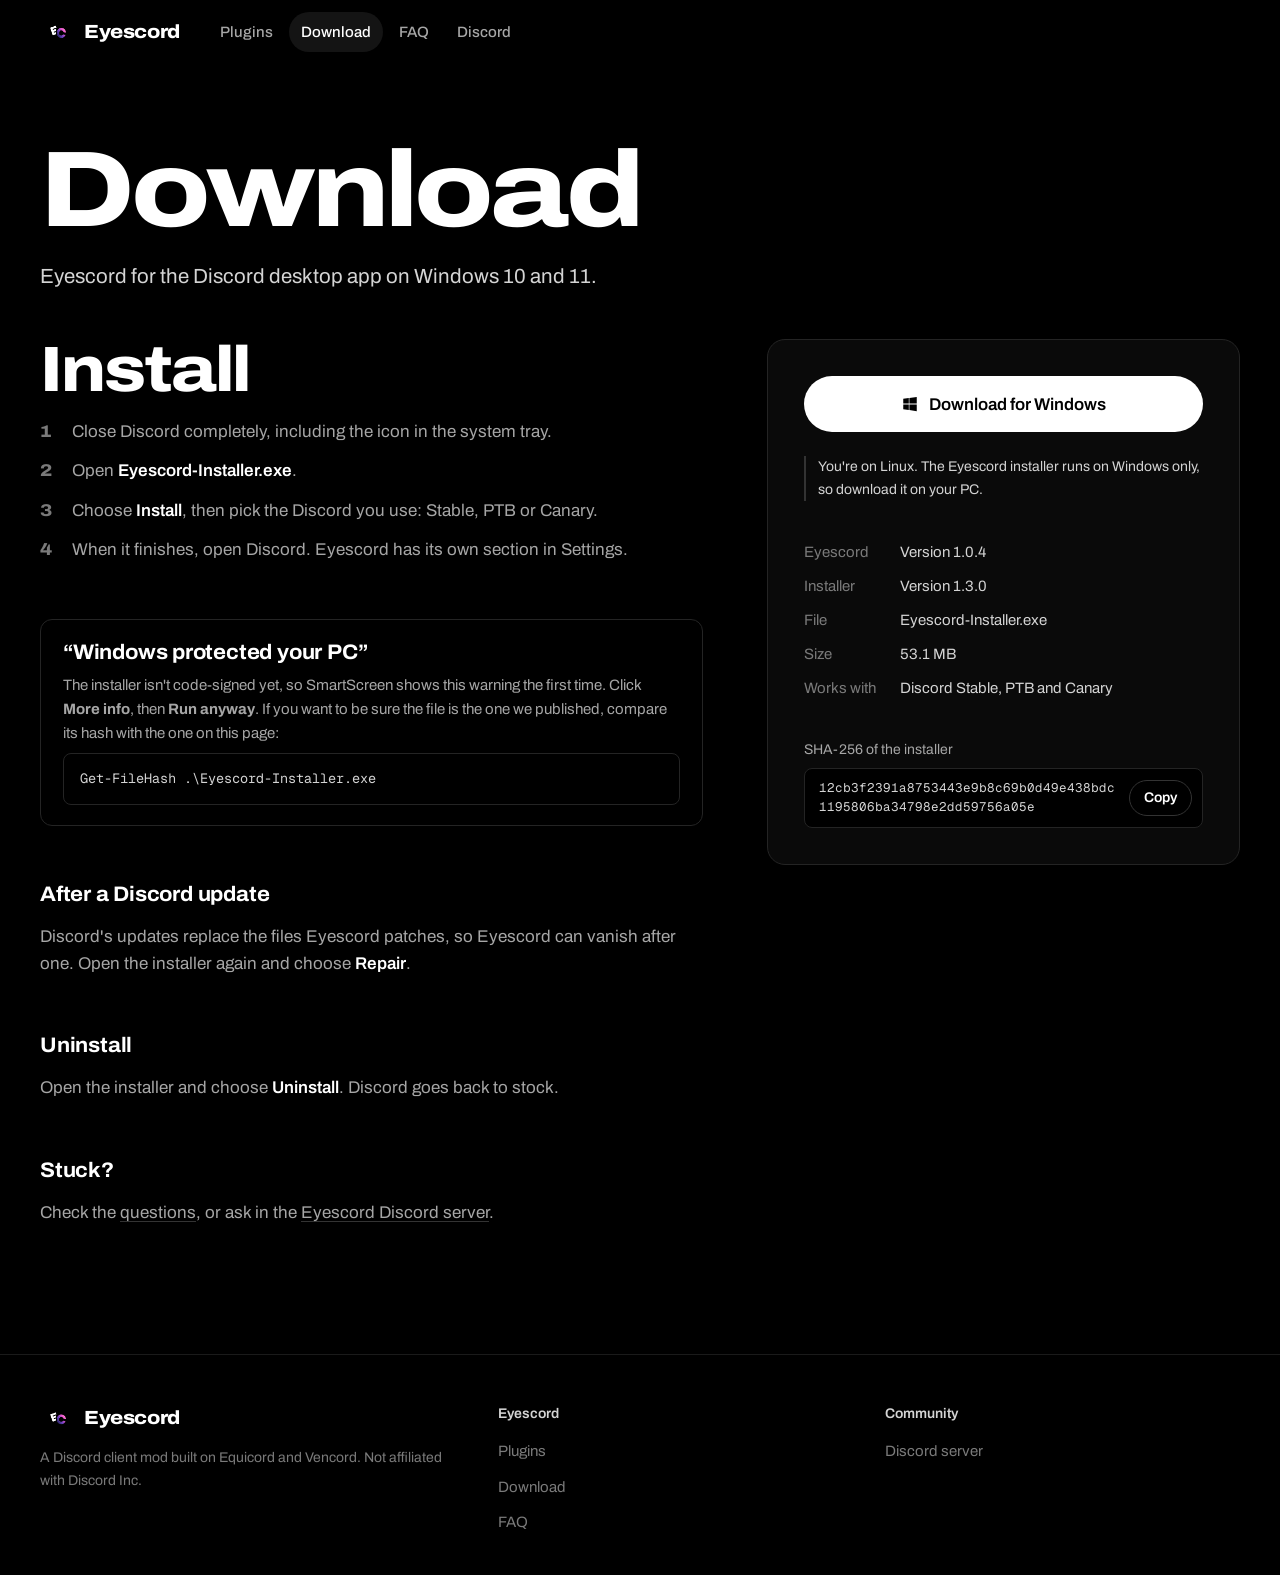
==== download.html @ d731fdf4 "Eyescord site — initial commit" ====
<!doctype html>
<html lang="en">
<head>
  <meta charset="utf-8">
  <meta name="viewport" content="width=device-width, initial-scale=1">
  <title>Download — Eyescord</title>
  <meta name="description" content="Download the Eyescord installer for Discord on Windows 10 and 11.">
  <meta name="theme-color" content="#000000">
  <meta property="og:title" content="Download Eyescord">
  <meta property="og:description" content="The Eyescord installer for Discord on Windows.">
  <meta property="og:image" content="assets/img/og.png">
  <link rel="icon" href="favicon.ico" sizes="any">
  <link rel="icon" href="assets/img/icon-32.png" type="image/png">
  <link rel="apple-touch-icon" href="assets/img/icon-180.png">
  <link rel="preconnect" href="https://fonts.googleapis.com">
  <link rel="preconnect" href="https://fonts.gstatic.com" crossorigin>
  <link rel="stylesheet" href="https://fonts.googleapis.com/css2?family=Archivo:wdth,wght@62..125,100..900&family=Geist+Mono:wght@400;500&display=swap">
  <link rel="stylesheet" href="assets/css/site.css">
</head>
<body>
  <a class="skip" href="#main">Skip to content</a>

  <header class="nav" data-nav>
    <div class="wrap nav-inner">
      <a class="brand" href="index.html" aria-label="Eyescord home">
        <img src="assets/img/logo.png" alt="" width="34" height="29">
        Eyescord
      </a>
      <nav class="nav-links" id="nav-links" aria-label="Main">
        <a href="plugins.html">Plugins</a>
        <a href="download.html">Download</a>
        <a href="index.html#faq">FAQ</a>
        <a href="https://discord.gg/jRjx92KPXh" data-bind-href="discord" target="_blank" rel="noopener">Discord</a>
      </nav>
      <button class="nav-toggle" type="button" aria-expanded="false" aria-controls="nav-links" aria-label="Menu" data-nav-toggle>
        <svg viewBox="0 0 24 24" fill="none" stroke="currentColor" stroke-width="2" stroke-linecap="round"><path d="M4 8h16M4 16h16"/></svg>
      </button>
    </div>
  </header>

  <main id="main" class="dl-page">
    <div class="wrap">
      <header class="page-head">
        <h1 class="display">Download</h1>
        <p class="lede">Eyescord for the Discord desktop app on Windows 10 and 11.</p>
      </header>

      <div class="dl-grid">
        <aside class="dl-card" aria-label="Installer">
          <a class="btn btn-primary btn-lg" href="#" data-download data-dl-button>
            <svg viewBox="0 0 24 24" fill="currentColor" aria-hidden="true"><path d="M3 5.1 10.4 4v7.3H3V5.1Zm0 13.8 7.4 1.1v-7.2H3v6.1Zm8.2 1.2L21 21.5v-8.7h-9.8v7.3Zm0-16.2v7.4H21V2.5l-9.8 1.4Z"/></svg>
            Download for Windows
          </a>
          <p class="os-note" data-os-note hidden></p>

          <dl class="facts">
            <dt>Eyescord</dt><dd>Version <span data-bind="version">1.0.4</span></dd>
            <dt>Installer</dt><dd>Version <span data-bind="installer-version">1.3.0</span></dd>
            <dt>File</dt><dd data-bind="file">Eyescord-Installer.exe</dd>
            <dt>Size</dt><dd data-bind="size">53.3 MB</dd>
            <dt>Works with</dt><dd>Discord Stable, PTB and Canary</dd>
          </dl>

          <div class="hash">
            <span class="small muted" id="sha-label">SHA-256 of the installer</span>
            <div class="hash-row">
              <code id="sha" data-bind="sha256" aria-labelledby="sha-label">—</code>
              <button class="btn btn-ghost btn-sm" type="button" data-copy="sha" data-copied="Hash copied">Copy</button>
            </div>
          </div>
        </aside>

        <div class="dl-sections">
          <section class="prose" aria-labelledby="install-h">
            <h2 class="h2" id="install-h">Install</h2>
            <ol>
              <li><span>Close Discord completely, including the icon in the system tray.</span></li>
              <li><span>Open <strong data-bind="file">Eyescord-Installer.exe</strong>.</span></li>
              <li><span>Choose <strong>Install</strong>, then pick the Discord you use: Stable, PTB or Canary.</span></li>
              <li><span>When it finishes, open Discord. Eyescord has its own section in Settings.</span></li>
            </ol>
          </section>

          <div class="callout">
            <h3 class="h3">“Windows protected your PC”</h3>
            <p>
              The installer isn't code-signed yet, so SmartScreen shows this warning the first time.
              Click <strong>More info</strong>, then <strong>Run anyway</strong>. If you want to be sure the file is the one
              we published, compare its hash with the one on this page:
            </p>
            <code class="code">Get-FileHash .\Eyescord-Installer.exe</code>
          </div>

          <section class="prose" aria-labelledby="repair-h">
            <h2 class="h3" id="repair-h">After a Discord update</h2>
            <p>Discord's updates replace the files Eyescord patches, so Eyescord can vanish after one. Open the installer again and choose <strong>Repair</strong>.</p>
          </section>

          <section class="prose" aria-labelledby="remove-h">
            <h2 class="h3" id="remove-h">Uninstall</h2>
            <p>Open the installer and choose <strong>Uninstall</strong>. Discord goes back to stock.</p>
          </section>

          <section class="prose" aria-labelledby="help-h">
            <h2 class="h3" id="help-h">Stuck?</h2>
            <p>Check the <a class="link" href="index.html#faq">questions</a>, or ask in the <a class="link" href="https://discord.gg/jRjx92KPXh" data-bind-href="discord" target="_blank" rel="noopener">Eyescord Discord server</a>.</p>
          </section>
        </div>
      </div>
    </div>
  </main>

  <footer class="footer">
    <div class="wrap footer-inner">
      <div>
        <a class="brand" href="index.html"><img src="assets/img/logo.png" alt="" width="34" height="29">Eyescord</a>
        <p>A Discord client mod built on Equicord and Vencord. Not affiliated with Discord Inc.</p>
      </div>
      <div>
        <h2>Eyescord</h2>
        <ul>
          <li><a href="plugins.html">Plugins</a></li>
          <li><a href="download.html">Download</a></li>
          <li><a href="index.html#faq">FAQ</a></li>
        </ul>
      </div>
      <div>
        <h2>Community</h2>
        <ul>
          <li><a href="https://discord.gg/jRjx92KPXh" data-bind-href="discord" target="_blank" rel="noopener">Discord server</a></li>
        </ul>
      </div>
    </div>
  </footer>

  <div class="toast" data-toast role="status" aria-live="polite"></div>

  <script src="assets/data/site-data.js"></script>
  <script src="assets/js/site.js"></script>
</body>
</html>
---- assets/css/site.css ----
/* Eyescord — black and white. The only colour on the site is the E in the logo. */

:root {
  --black: #000;
  --white: #fff;
  --g-950: #0a0a0a;
  --g-900: #141414;
  --g-850: #1a1a1a;
  --g-800: #242424;
  --g-700: #333;
  --g-500: #7a7a7a;
  --g-400: #a6a6a6;
  --g-300: #d4d4d4;
  --g-200: #e6e6e6;
  --g-100: #f2f2f2;
  --ink-2: #555;           /* secondary text on white */

  --font: "Archivo", system-ui, -apple-system, "Segoe UI", sans-serif;
  --mono: "Geist Mono", ui-monospace, "Cascadia Mono", Consolas, monospace;

  --r-window: 18px;
  --r-card: 12px;
  --r-small: 8px;

  --wrap: 1200px;
  --gutter: clamp(16px, 4vw, 40px);
  --nav-h: 64px;
  --ease: cubic-bezier(.2, .7, .2, 1);
}

*, *::before, *::after { box-sizing: border-box; }

html {
  -webkit-text-size-adjust: 100%;
  scroll-padding-top: calc(var(--nav-h) + 16px);
}

body {
  margin: 0;
  background: var(--black);
  color: var(--white);
  font-family: var(--font);
  font-size: 17px;
  line-height: 1.6;
  font-stretch: 100%;
  -webkit-font-smoothing: antialiased;
  -moz-osx-font-smoothing: grayscale;
  overflow-x: hidden;
}

img, svg { display: block; max-width: 100%; }
button, input { font: inherit; color: inherit; }
a { color: inherit; }
h1, h2, h3, p { margin: 0; }
ul, ol { margin: 0; padding: 0; list-style: none; }

::selection { background: var(--white); color: var(--black); }
.on-white ::selection { background: var(--black); color: var(--white); }

:focus-visible {
  outline: 2px solid var(--white);
  outline-offset: 3px;
  border-radius: 4px;
}
.on-white :focus-visible { outline-color: var(--black); }

.skip {
  position: absolute; left: 12px; top: -48px; z-index: 100;
  padding: 8px 14px; border-radius: var(--r-small);
  background: var(--white); color: var(--black); text-decoration: none; font-weight: 600;
}
.skip:focus { top: 12px; }

.wrap {
  width: 100%;
  max-width: calc(var(--wrap) + var(--gutter) * 2);
  margin-inline: auto;
  padding-inline: var(--gutter);
}

.visually-hidden {
  position: absolute !important; width: 1px; height: 1px; overflow: hidden;
  clip: rect(0 0 0 0); white-space: nowrap;
}

/* ---------- type ---------- */

.display {
  font-stretch: 118%;
  font-weight: 800;
  letter-spacing: -0.035em;
  line-height: 0.92;
  font-size: clamp(46px, 8.4vw, 116px);
  text-wrap: balance;
}

.h2 {
  font-stretch: 115%;
  font-weight: 800;
  letter-spacing: -0.03em;
  line-height: 0.98;
  font-size: clamp(34px, 5vw, 64px);
  text-wrap: balance;
}

.h3 {
  font-stretch: 105%;
  font-weight: 700;
  letter-spacing: -0.01em;
  line-height: 1.2;
  font-size: 21px;
}

.lede {
  font-size: clamp(18px, 1.6vw, 21px);
  line-height: 1.5;
  color: var(--g-300);
  max-width: 34em;
  text-wrap: pretty;
}
.on-white .lede { color: var(--ink-2); }

.muted { color: var(--g-400); }
.on-white .muted { color: var(--ink-2); }

.small { font-size: 14px; line-height: 1.5; }

code, .mono { font-family: var(--mono); font-size: 0.9em; }

/* ---------- buttons ---------- */

.btn {
  display: inline-flex; align-items: center; justify-content: center; gap: 10px;
  min-height: 48px; padding: 0 24px;
  border-radius: 999px; border: 1px solid transparent;
  font-weight: 600; font-size: 16px; line-height: 1;
  text-decoration: none; white-space: nowrap; cursor: pointer;
  transition: background-color .15s, color .15s, border-color .15s, transform .15s var(--ease);
}
.btn:active { transform: scale(.98); }
.btn svg { width: 18px; height: 18px; flex: none; }

.btn-primary { background: var(--white); color: var(--black); }
.btn-primary:hover { background: var(--g-300); }

.btn-ghost { background: transparent; color: var(--white); border-color: var(--g-700); }
.btn-ghost:hover { border-color: var(--white); }

.on-white .btn-primary { background: var(--black); color: var(--white); }
.on-white .btn-primary:hover { background: var(--g-800); }
.on-white .btn-ghost { color: var(--black); border-color: var(--g-300); }
.on-white .btn-ghost:hover { border-color: var(--black); }

.btn[aria-disabled="true"] { opacity: .45; pointer-events: none; }

.btn-lg { min-height: 56px; padding: 0 30px; font-size: 17px; }
.btn-sm { min-height: 36px; padding: 0 14px; font-size: 14px; gap: 8px; }

.link {
  color: inherit; text-decoration: underline; text-decoration-color: var(--g-700);
  text-underline-offset: 3px; transition: text-decoration-color .15s;
}
.link:hover { text-decoration-color: currentColor; }
.on-white .link { text-decoration-color: var(--g-300); }
.on-white .link:hover { text-decoration-color: currentColor; }

/* ---------- nav ---------- */

.nav {
  position: sticky; top: 0; z-index: 50;
  background: rgba(0, 0, 0, .78);
  -webkit-backdrop-filter: saturate(1.2) blur(14px);
  backdrop-filter: saturate(1.2) blur(14px);
  border-bottom: 1px solid transparent;
  transition: border-color .2s;
}
.nav.is-scrolled { border-bottom-color: var(--g-850); }

.nav-inner {
  display: flex; align-items: center; gap: 28px;
  height: var(--nav-h);
}

.brand {
  display: inline-flex; align-items: center; gap: 10px;
  text-decoration: none; font-weight: 800; font-stretch: 112%;
  font-size: 19px; letter-spacing: -0.02em;
}
.brand img { width: 34px; height: auto; }

.nav-links { display: flex; gap: 4px; margin-right: auto; }
.nav-links a {
  padding: 8px 12px; border-radius: 999px;
  color: var(--g-400); text-decoration: none; font-size: 15px; font-weight: 500;
  transition: color .15s, background-color .15s;
}
.nav-links a:hover { color: var(--white); }
.nav-links a[aria-current="page"] { color: var(--white); background: var(--g-900); }

.nav-cta .ver { color: var(--g-500); font-weight: 500; font-size: 13px; }

.nav-toggle {
  display: none; margin-left: auto;
  width: 44px; height: 44px; border-radius: 999px;
  background: transparent; border: 1px solid var(--g-800); cursor: pointer;
  align-items: center; justify-content: center;
}
.nav-toggle svg { width: 20px; height: 20px; }

@media (max-width: 760px) {
  .nav-inner { gap: 12px; }
  .nav-toggle { display: inline-flex; }
  .nav-cta { display: none; }
  .nav-links {
    position: absolute; left: 0; right: 0; top: var(--nav-h);
    flex-direction: column; gap: 0; margin: 0;
    padding: 8px var(--gutter) 20px;
    background: var(--black); border-bottom: 1px solid var(--g-850);
    display: none;
  }
  .nav.is-open .nav-links { display: flex; }
  .nav-links a { padding: 14px 4px; border-radius: 0; font-size: 18px; color: var(--white); border-bottom: 1px solid var(--g-900); }
  .nav-links a[aria-current="page"] { background: none; }
  .nav-links .nav-links-cta { display: block; margin-top: 16px; border: 0; }
}
@media (min-width: 761px) {
  .nav-links .nav-links-cta { display: none; }
}

/* ---------- bands ---------- */

.band { padding-block: clamp(72px, 11vw, 144px); }
.band-tight { padding-block: clamp(56px, 8vw, 96px); }
.on-white { background: var(--white); color: var(--black); }

.band-head {
  display: grid; gap: 20px 48px; align-items: end;
  grid-template-columns: minmax(0, 1.25fr) minmax(0, 1fr);
  margin-bottom: clamp(40px, 6vw, 72px);
}
.band-head .lede { justify-self: start; }
@media (max-width: 900px) { .band-head { grid-template-columns: 1fr; } }

/* ---------- hero ---------- */

.hero { padding-top: clamp(40px, 7vw, 88px); padding-bottom: clamp(64px, 9vw, 120px); }

.hero-title { max-width: 11.5em; }

.hero-grid {
  display: grid; gap: 40px 56px; align-items: start;
  grid-template-columns: minmax(0, 5fr) minmax(0, 7fr);
  margin-top: clamp(32px, 4.5vw, 56px);
}
@media (max-width: 1024px) { .hero-grid { grid-template-columns: 1fr; } }

.hero-copy { display: grid; gap: 28px; padding-top: 8px; }
.hero-ctas { display: flex; flex-wrap: wrap; gap: 12px; }
.hero-facts { display: grid; gap: 4px; font-size: 14px; color: var(--g-500); }
.hero-facts strong { color: var(--g-300); font-weight: 600; }
.os-note { font-size: 14px; color: var(--g-300); border-left: 2px solid var(--g-700); padding-left: 12px; }

/* ---------- demo (a stock-vs-Eyescord Discord window) ---------- */

.demo { display: grid; gap: 14px; min-width: 0; }

.demo-bar { display: flex; align-items: center; justify-content: space-between; gap: 12px; flex-wrap: wrap; }
.demo-bar-label { font-size: 14px; color: var(--g-400); }

.seg {
  display: inline-flex; padding: 4px; gap: 2px;
  background: var(--g-900); border: 1px solid var(--g-800); border-radius: 999px;
}
.seg button {
  display: inline-flex; align-items: center; gap: 8px;
  min-height: 36px; padding: 0 16px; border-radius: 999px;
  background: transparent; border: 0; cursor: pointer;
  font-size: 14px; font-weight: 600; color: var(--g-400);
  transition: background-color .2s var(--ease), color .2s;
}
.seg button svg { width: 16px; height: 16px; }
.seg button[aria-pressed="true"] { background: var(--white); color: var(--black); }
.seg button:not([aria-pressed="true"]):hover { color: var(--white); }

.window {
  --rail: 60px; --side: 188px;
  position: relative;
  border: 1px solid var(--g-800); border-radius: var(--r-window);
  background: var(--g-950);
  overflow: hidden;
  box-shadow: 0 40px 120px -40px rgba(255, 255, 255, .08);
  font-size: 14px; line-height: 1.4;
  user-select: none;
}

.win-title {
  display: flex; align-items: center; justify-content: space-between;
  height: 34px; padding: 0 0 0 14px;
  background: var(--black); border-bottom: 1px solid var(--g-900);
  font-size: 12px; color: var(--g-500);
}
.win-title .wc { display: flex; height: 100%; }
.win-title .wc span { width: 44px; display: grid; place-items: center; }
.win-title .wc svg { width: 10px; height: 10px; stroke: var(--g-500); }

.win-body {
  display: grid; grid-template-columns: var(--rail) var(--side) minmax(0, 1fr);
  height: 404px;
}

.rail {
  display: flex; flex-direction: column; align-items: center; gap: 8px;
  padding: 12px 0; background: var(--black);
}
.rail i {
  width: 40px; height: 40px; border-radius: 50%;
  background: var(--g-850); display: grid; place-items: center;
  font-style: normal; font-size: 13px; font-weight: 700; color: var(--g-400);
}
.rail i.is-active { border-radius: 14px; background: var(--g-700); color: var(--white); }
.rail hr { width: 28px; border: 0; border-top: 1px solid var(--g-800); margin: 2px 0; }

.side { background: var(--g-950); border-right: 1px solid var(--g-900); padding: 0 8px; overflow: hidden; }
.side-head {
  height: 46px; display: flex; align-items: center; padding: 0 8px;
  font-weight: 700; color: var(--white); border-bottom: 1px solid var(--g-900); margin: 0 -8px 10px; padding-left: 16px;
}
.side-cat { font-size: 11px; font-weight: 700; color: var(--g-500); padding: 10px 8px 4px; letter-spacing: .02em; }
.chan {
  display: flex; align-items: center; gap: 6px;
  height: 30px; padding: 0 8px; border-radius: 6px; color: var(--g-500);
  white-space: nowrap; overflow: hidden;
}
.chan b { font-weight: 400; color: var(--g-700); font-size: 17px; width: 14px; text-align: center; }
.chan.is-active { background: var(--g-850); color: var(--white); }
.chan.is-active b { color: var(--g-400); }
.chan svg { width: 14px; height: 14px; flex: none; }
.chan .tag {
  margin-left: auto; font-size: 10px; font-weight: 700; padding: 1px 6px; border-radius: 4px;
  border: 1px solid var(--g-700); color: var(--g-400);
}

.chan-hidden {
  display: grid; grid-template-rows: 0fr; opacity: 0;
  transition: grid-template-rows .45s var(--ease), opacity .3s;
}
.chan-hidden > .chan { min-height: 0; }
.window.eyes .chan-hidden { grid-template-rows: 1fr; opacity: 1; }
.chan-hidden .chan { color: var(--g-400); }

.vc-users { display: grid; gap: 4px; padding: 2px 0 0 30px; }
.vc-users span { display: flex; align-items: center; gap: 8px; color: var(--g-500); font-size: 13px; }
.vc-users span i { width: 20px; height: 20px; border-radius: 50%; background: var(--g-800); font-style: normal; }

.chat { display: grid; grid-template-rows: 46px minmax(0, 1fr) auto; min-width: 0; }
.chat-head {
  display: flex; align-items: center; gap: 8px; padding: 0 16px;
  border-bottom: 1px solid var(--g-900); font-weight: 700;
}
.chat-head b { color: var(--g-500); font-weight: 400; font-size: 20px; }

.msgs {
  display: flex; flex-direction: column; justify-content: flex-end;
  padding: 8px 0; overflow: hidden;
}

.msg {
  display: grid; grid-template-columns: 40px minmax(0, 1fr); gap: 0 12px;
  padding: 6px 16px;
  transition: opacity .35s, background-color .3s;
}
.msg .av {
  grid-row: span 3; width: 40px; height: 40px; border-radius: 50%;
  display: grid; place-items: center; font-weight: 700; font-size: 14px;
  background: var(--g-800); color: var(--g-300);
}
.msg .av.v2 { background: var(--g-300); color: var(--black); }
.msg .av.v3 { background: var(--white); color: var(--black); }
.msg .who { display: flex; align-items: baseline; gap: 8px; }
.msg .who strong { font-weight: 600; color: var(--white); }
.msg .who time { font-size: 11px; color: var(--g-500); }
.msg .text { color: var(--g-300); overflow-wrap: anywhere; }
.msg .edited { font-size: 11px; color: var(--g-500); margin-left: 4px; }

.msg .before {
  display: none; font-size: 13px; color: var(--g-500);
}
.msg .before s { text-decoration-color: var(--g-500); }
.window.eyes .msg.was-edited .before { display: block; }

.msg .flag {
  display: none; margin-left: 6px; font-size: 10px; font-weight: 700;
  padding: 1px 6px; border-radius: 4px; border: 1px solid var(--g-700); color: var(--g-400);
  vertical-align: 1px;
}

/* entering */
.msg.is-new { animation: msg-in .35s var(--ease) both; }
@keyframes msg-in { from { opacity: 0; transform: translateY(8px); } }

/* deleted: stock Discord removes it, Eyescord keeps it greyed out */
.msg.is-deleted { background: repeating-linear-gradient(-45deg, transparent 0 6px, rgba(255, 255, 255, .025) 6px 12px); }
.msg.is-deleted .text { color: var(--g-500); }
.msg.is-deleted .flag { display: inline-block; }
.msg.is-deleted .av { opacity: .5; }
.window:not(.eyes) .msg.is-deleted { display: none; }

.composer {
  margin: 0 16px 16px; height: 42px; border-radius: 8px; background: var(--g-900);
  display: flex; align-items: center; padding: 0 14px; color: var(--g-500);
}
.composer .caret { width: 1px; height: 16px; background: var(--g-400); margin-left: 2px; animation: blink 1.1s steps(1) infinite; }
@keyframes blink { 50% { opacity: 0; } }
.typing { height: 18px; padding: 0 16px 4px 72px; font-size: 12px; color: var(--g-500); }
.typing[hidden] { display: block; visibility: hidden; }

.demo-foot { display: flex; align-items: flex-start; justify-content: space-between; gap: 16px; }
.demo-caption { font-size: 15px; color: var(--g-400); max-width: 44em; min-height: 3em; }
.demo-caption strong { color: var(--white); font-weight: 600; }
.replay {
  flex: none; display: inline-flex; align-items: center; gap: 6px;
  background: none; border: 0; padding: 4px 0; cursor: pointer;
  color: var(--g-400); font-size: 14px; font-weight: 500;
}
.replay:hover { color: var(--white); }
.replay svg { width: 14px; height: 14px; }

@media (max-width: 640px) {
  .rail, .side { display: none; }
  .win-body { grid-template-columns: minmax(0, 1fr); height: 400px; }
  .msg { padding-inline: 12px; }
}

/* ---------- switch ---------- */

.switch {
  position: relative; flex: none;
  width: 42px; height: 24px; border-radius: 999px;
  background: var(--g-300); border: 0; cursor: pointer; padding: 0;
  transition: background-color .2s var(--ease);
}
.switch::after {
  content: ""; position: absolute; top: 3px; left: 3px;
  width: 18px; height: 18px; border-radius: 50%; background: var(--white);
  box-shadow: 0 1px 2px rgba(0, 0, 0, .25);
  transition: transform .2s var(--ease);
}
.switch[aria-checked="true"] { background: var(--black); }
.switch[aria-checked="true"]::after { transform: translateX(18px); }
.switch[aria-disabled="true"] { cursor: not-allowed; opacity: .6; }

/* on black backgrounds */
.band:not(.on-white) .switch, .catalog .switch { background: var(--g-700); }
.band:not(.on-white) .switch[aria-checked="true"], .catalog .switch[aria-checked="true"] { background: var(--white); }
.band:not(.on-white) .switch[aria-checked="true"]::after, .catalog .switch[aria-checked="true"]::after { background: var(--black); }

/* ---------- plugin cards (landing + catalog) ---------- */

.pgrid {
  display: grid; gap: 16px;
  grid-template-columns: repeat(auto-fill, minmax(min(100%, 300px), 1fr));
}

.pcard {
  display: grid; grid-template-rows: auto 1fr auto; gap: 10px;
  padding: 20px; border-radius: var(--r-card);
  border: 1px solid var(--g-200); background: var(--white);
}
.pcard-top { display: flex; align-items: flex-start; justify-content: space-between; gap: 16px; }
.pcard h3 { font-size: 17px; font-weight: 700; letter-spacing: -0.01em; line-height: 1.3; overflow-wrap: anywhere; }
.pcard p { font-size: 15px; line-height: 1.5; color: var(--ink-2); }
.pcard-meta { display: flex; flex-wrap: wrap; gap: 6px; }

.badge {
  display: inline-flex; align-items: center; gap: 5px;
  font-size: 12px; font-weight: 600; line-height: 1;
  padding: 5px 8px; border-radius: 6px;
  border: 1px solid var(--g-200); color: var(--ink-2);
}
.badge-solid { background: var(--black); border-color: var(--black); color: var(--white); }
.badge img { width: 14px; height: auto; }

/* catalog is on black */
.catalog .pcard { background: var(--g-950); border-color: var(--g-850); }
.catalog .pcard p { color: var(--g-400); }
.catalog .badge { border-color: var(--g-800); color: var(--g-400); }
.catalog .badge-solid { background: var(--white); border-color: var(--white); color: var(--black); }

/* ---------- tag chips ---------- */

.chips { display: flex; flex-wrap: wrap; gap: 8px; }
.chip {
  display: inline-flex; align-items: center; gap: 8px;
  min-height: 36px; padding: 0 14px; border-radius: 999px;
  border: 1px solid var(--g-200); background: transparent;
  font-size: 14px; font-weight: 500; text-decoration: none; cursor: pointer;
  transition: border-color .15s, background-color .15s, color .15s;
}
.chip span { color: var(--g-500); font-variant-numeric: tabular-nums; }
.chip:hover { border-color: var(--black); }
.catalog .chip { border-color: var(--g-800); color: var(--g-300); }
.catalog .chip:hover { border-color: var(--g-500); }
.catalog .chip[aria-pressed="true"] { background: var(--white); border-color: var(--white); color: var(--black); }
.catalog .chip[aria-pressed="true"] span { color: var(--g-500); }

/* ---------- plugins band (landing, on white) ---------- */

.plugins-count {
  font-variant-numeric: tabular-nums;
}
.browse-tags { margin-top: 56px; display: grid; gap: 16px; }

/* ---------- install steps ---------- */

.steps {
  display: grid; gap: 0; counter-reset: step;
  grid-template-columns: repeat(3, minmax(0, 1fr));
  border-top: 1px solid var(--g-800);
}
.step { padding: 28px 32px 0 0; display: grid; gap: 12px; align-content: start; }
.step + .step { padding-left: 32px; border-left: 1px solid var(--g-800); }
.step-n {
  font-stretch: 115%; font-weight: 800; font-size: 56px; line-height: 1; letter-spacing: -0.04em;
  color: var(--g-700); font-variant-numeric: tabular-nums;
}
.step p { color: var(--g-400); max-width: 26em; }
@media (max-width: 860px) {
  .steps { grid-template-columns: 1fr; }
  .step, .step + .step { padding: 24px 0; border-left: 0; border-bottom: 1px solid var(--g-800); }
}

.after-install {
  margin-top: 56px; display: grid; gap: 16px;
  grid-template-columns: repeat(2, minmax(0, 1fr));
}
.after-install > div {
  padding: 24px; border-radius: var(--r-card); border: 1px solid var(--g-800);
  display: grid; gap: 8px; align-content: start;
}
.after-install p { color: var(--g-400); }
@media (max-width: 760px) { .after-install { grid-template-columns: 1fr; } }

/* ---------- FAQ ---------- */

.faq-grid {
  display: grid; gap: 32px 64px;
  grid-template-columns: minmax(0, 1fr) minmax(0, 2fr);
}
@media (max-width: 900px) { .faq-grid { grid-template-columns: 1fr; } }
.faq-aside { display: grid; gap: 20px; align-content: start; }

.faq { border-top: 1px solid var(--g-800); }
.faq details { border-bottom: 1px solid var(--g-800); }
.faq summary {
  display: flex; align-items: center; justify-content: space-between; gap: 24px;
  padding: 22px 0; cursor: pointer; list-style: none;
  font-size: 19px; font-weight: 600; letter-spacing: -0.01em;
}
.faq summary::-webkit-details-marker { display: none; }
.faq summary svg { width: 20px; height: 20px; flex: none; color: var(--g-500); transition: transform .25s var(--ease); }
.faq details[open] summary svg { transform: rotate(45deg); color: var(--white); }
.faq summary:hover svg { color: var(--white); }
.faq .answer { padding: 0 0 24px; color: var(--g-400); max-width: 38em; display: grid; gap: 12px; }
.faq .answer strong { color: var(--white); font-weight: 600; }

/* ---------- final CTA ---------- */

.final { text-align: left; }
.final-inner { display: grid; gap: 32px; justify-items: start; }
.final .display { max-width: 9em; }

/* ---------- footer ---------- */

.footer { border-top: 1px solid var(--g-850); padding-block: 48px 40px; }
.footer-inner {
  display: grid; gap: 32px;
  grid-template-columns: minmax(0, 1.2fr) repeat(2, minmax(0, 1fr));
}
.footer .brand { margin-bottom: 14px; }
.footer p { font-size: 14px; color: var(--g-500); max-width: 30em; }
.footer h2 { font-size: 14px; font-weight: 600; color: var(--g-300); margin-bottom: 12px; }
.footer li + li { margin-top: 8px; }
.footer li a { color: var(--g-500); text-decoration: none; font-size: 15px; }
.footer li a:hover { color: var(--white); }
@media (max-width: 700px) { .footer-inner { grid-template-columns: 1fr 1fr; } .footer-inner > :first-child { grid-column: 1 / -1; } }

/* ---------- page header (plugins, download) ---------- */

.page-head { padding-top: clamp(40px, 6vw, 80px); padding-bottom: clamp(32px, 4vw, 48px); display: grid; gap: 20px; }

/* ---------- catalog ---------- */

.catalog { padding-bottom: clamp(72px, 10vw, 128px); }

.toolbar {
  position: sticky; top: var(--nav-h); z-index: 10;
  display: grid; gap: 14px;
  padding: 16px 0; margin-bottom: 4px;
  background: rgba(0, 0, 0, .88);
  -webkit-backdrop-filter: blur(12px); backdrop-filter: blur(12px);
}
.toolbar-row { display: flex; flex-wrap: wrap; align-items: center; gap: 12px; }

.search {
  position: relative; flex: 1 1 320px; max-width: 520px;
}
.search svg { position: absolute; left: 16px; top: 50%; translate: 0 -50%; width: 18px; height: 18px; color: var(--g-500); pointer-events: none; }
.search input {
  width: 100%; height: 48px; padding: 0 44px 0 46px;
  background: var(--g-950); border: 1px solid var(--g-800); border-radius: 999px;
  font-size: 16px; outline: none;
  transition: border-color .15s;
}
.search input::placeholder { color: var(--g-500); }
.search input:focus { border-color: var(--g-400); }
.search input::-webkit-search-cancel-button { display: none; }
.search kbd {
  position: absolute; right: 14px; top: 50%; translate: 0 -50%;
  font-family: var(--mono); font-size: 12px; color: var(--g-500);
  border: 1px solid var(--g-800); border-radius: 6px; padding: 2px 7px;
}
.search input:focus ~ kbd, .search input:not(:placeholder-shown) ~ kbd { display: none; }

.result-count { margin-left: auto; font-size: 14px; color: var(--g-500); font-variant-numeric: tabular-nums; }

.catalog .pgrid { margin-top: 16px; }
.pcard[hidden] { display: none; }
.pcard mark { background: var(--white); color: var(--black); border-radius: 2px; padding: 0 1px; }

.empty {
  padding: 64px 0; display: grid; gap: 16px; justify-items: start;
}
.empty[hidden] { display: none; }

@media (max-width: 640px) {
  .toolbar { position: static; }
  .result-count { margin-left: 0; width: 100%; }
}

/* ---------- download page ---------- */

.dl-grid {
  display: grid; gap: 48px 64px; align-items: start;
  grid-template-columns: minmax(0, 7fr) minmax(0, 5fr);
}
@media (max-width: 960px) { .dl-grid { grid-template-columns: 1fr; } }

.dl-card {
  border: 1px solid var(--g-800); border-radius: var(--r-window);
  padding: clamp(24px, 3vw, 36px); display: grid; gap: 24px;
  background: var(--g-950);
}
.dl-card .btn-lg { width: 100%; }

.facts { display: grid; grid-template-columns: auto 1fr; gap: 10px 24px; font-size: 15px; }
.facts dt { color: var(--g-500); }
.facts dd { margin: 0; color: var(--g-300); }

.hash {
  display: grid; gap: 8px;
}
.hash-row {
  display: flex; align-items: center; gap: 8px;
  padding: 10px 10px 10px 14px; border-radius: var(--r-small);
  background: var(--black); border: 1px solid var(--g-800);
}
.hash-row code { flex: 1; min-width: 0; overflow-wrap: anywhere; font-size: 12.5px; color: var(--g-300); line-height: 1.5; }

.code {
  display: block; padding: 14px 16px; border-radius: var(--r-small);
  background: var(--black); border: 1px solid var(--g-800);
  font-family: var(--mono); font-size: 13.5px; color: var(--g-300);
  overflow-x: auto; white-space: pre;
}

.prose { display: grid; gap: 16px; max-width: 40em; }
.prose p, .prose li { color: var(--g-400); }
.prose strong { color: var(--white); font-weight: 600; }
.prose ol { counter-reset: n; display: grid; gap: 12px; }
.prose ol li { counter-increment: n; display: grid; grid-template-columns: 32px 1fr; }
.prose ol li::before { content: counter(n); font-weight: 800; font-stretch: 115%; color: var(--g-500); }

.callout {
  border: 1px solid var(--g-800); border-radius: var(--r-card); padding: 20px 22px;
  display: grid; gap: 8px;
}
.callout p { color: var(--g-400); font-size: 15px; }

.dl-sections { display: grid; gap: 56px; }

/* ---------- misc ---------- */

.toast {
  position: fixed; left: 50%; bottom: 24px; z-index: 80;
  translate: -50% 16px; opacity: 0; pointer-events: none;
  padding: 10px 16px; border-radius: 999px;
  background: var(--white); color: var(--black); font-size: 14px; font-weight: 600;
  transition: opacity .2s, translate .2s var(--ease);
}
.toast.is-on { opacity: 1; translate: -50% 0; }

@media (prefers-reduced-motion: reduce) {
  *, *::before, *::after {
    animation-duration: .001ms !important; animation-iteration-count: 1 !important;
    transition-duration: .001ms !important; scroll-behavior: auto !important;
  }
}

/* small layout helpers used by the landing page */
.band-side { display: grid; gap: 24px; justify-items: start; }
.grid-title { margin-bottom: 20px; }
.band-rule { border-top: 1px solid var(--g-900); }
.after-install strong { color: var(--white); font-weight: 600; }

.final-inner { grid-template-columns: minmax(0, 1fr) auto; align-items: center; column-gap: 48px; }
.final-inner > :not(.final-icon) { grid-column: 1; }
.final-icon {
  grid-column: 2; grid-row: 1 / span 3;
  width: clamp(180px, 24vw, 320px); height: auto; border-radius: 22%;
}
@media (max-width: 760px) {
  .final-inner { grid-template-columns: 1fr; }
  .final-icon { grid-column: 1; grid-row: auto; width: 112px; }
}

@media (min-width: 961px) {
  .dl-card { grid-column: 2; grid-row: 1; position: sticky; top: calc(var(--nav-h) + 24px); }
  .dl-sections { grid-column: 1; grid-row: 1; }
}
.dl-page { padding-bottom: clamp(72px, 10vw, 128px); }
.hash-row .btn { flex: none; }
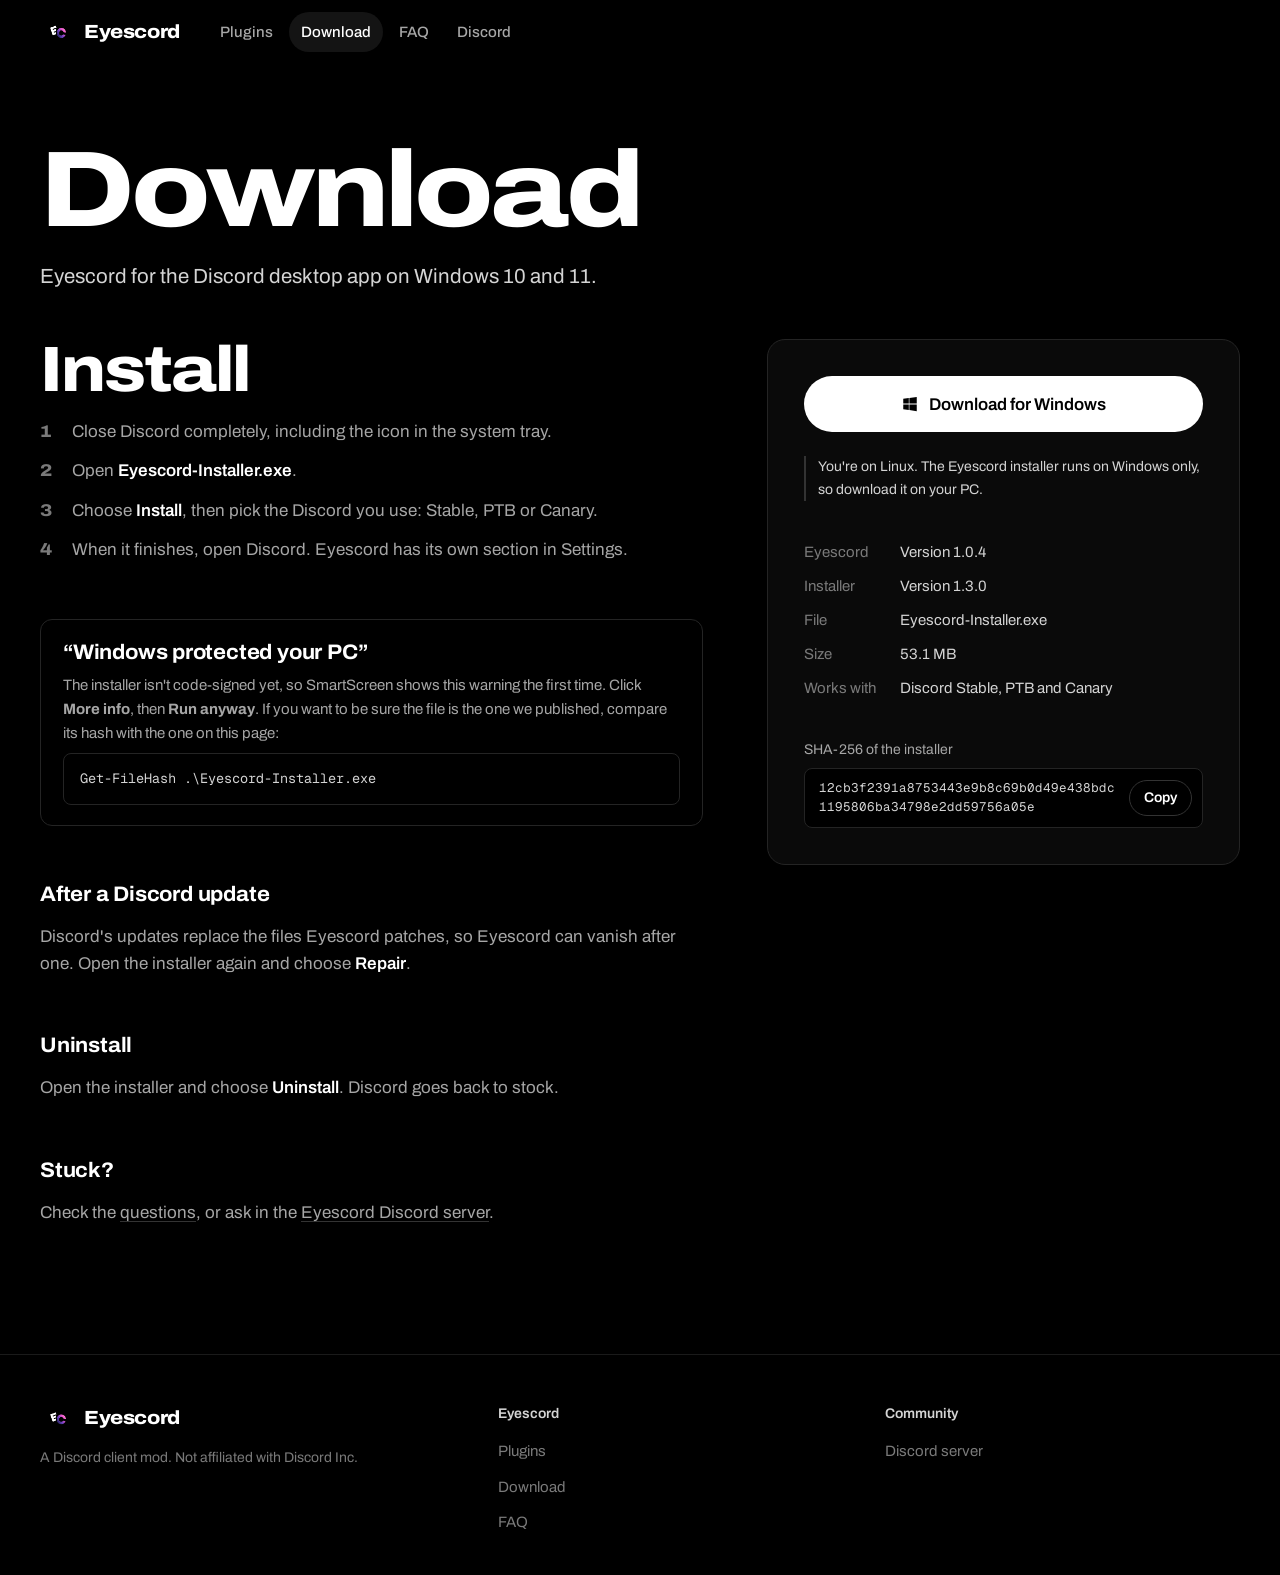
==== commit a5711e55: "remove all Vencord/Equicord references" ====
--- a/download.html
+++ b/download.html
@@ -114,7 +114,7 @@
     <div class="wrap footer-inner">
       <div>
         <a class="brand" href="index.html"><img src="assets/img/logo.png" alt="" width="34" height="29">Eyescord</a>
-        <p>A Discord client mod built on Equicord and Vencord. Not affiliated with Discord Inc.</p>
+        <p>A Discord client mod. Not affiliated with Discord Inc.</p>
       </div>
       <div>
         <h2>Eyescord</h2>
